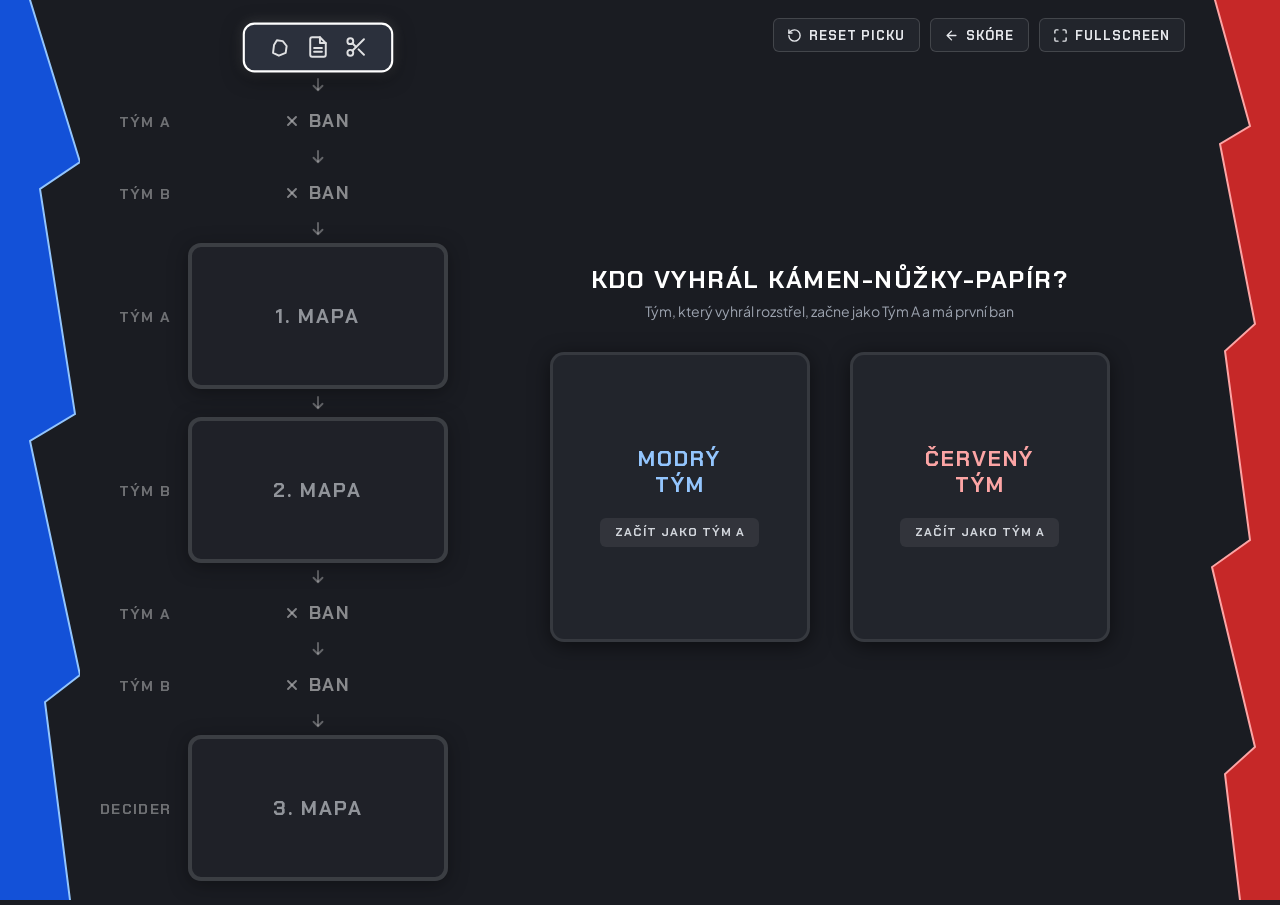
==== cs.html @ af652565 "Implementace pickovacich obrazovek (CS2, LoL, Warcraft III) a turnajoveho skore" ====
<!DOCTYPE html>
<html lang="cs">

<head>
  <meta charset="UTF-8">
  <meta name="viewport" content="width=device-width, initial-scale=1.0">
  <title>Lanka 2027 — CS2 Pickování map</title>
  <link rel="preconnect" href="https://fonts.googleapis.com">
  <link rel="preconnect" href="https://fonts.gstatic.com" crossorigin>
  <link
    href="https://fonts.googleapis.com/css2?family=Chakra+Petch:ital,wght@0,600;0,700;0,800;1,700;1,800&family=Orbitron:wght@700;800;900&family=Plus+Jakarta+Sans:wght@400;500;600;700;800&display=swap"
    rel="stylesheet">
  <link rel="stylesheet" href="cs.css">
</head>

<body>

  <!-- ── BAREVNÝ PRUH VLEVO (Modrá) ────────────────────────────────────── -->
  <div class="side-panel side-panel-left" aria-hidden="true">
    <div class="side-surface side-surface-blue"></div>
    <svg class="side-edge side-edge-left" viewBox="0 0 50 1000" preserveAspectRatio="none">
      <path class="side-stroke side-stroke-blue" d="M0,0 L50,180 L10,210 L45,460 L0,490 L50,750 L15,780 L40,1000" />
    </svg>
  </div>

  <!-- ── BAREVNÝ PRUH VPRAVO (Červená) ─────────────────────────────────── -->
  <div class="side-panel side-panel-right" aria-hidden="true">
    <div class="side-surface side-surface-red"></div>
    <svg class="side-edge side-edge-right" viewBox="0 0 55 1000" preserveAspectRatio="none">
      <path class="side-stroke side-stroke-red" d="M15,0 L50,140 L20,160 L55,360 L25,390 L50,600 L12,630 L55,830 L25,860 L40,1000" />
    </svg>
  </div>

  <main class="container" id="mainContainer">

    <!-- Horní lišta: Indikátor týmu na řadě (uprostřed/vlevo) + HUD tlačítka (vpravo) -->
    <header class="top-header">
      <div class="top-turn-display" id="topTurnDisplay">
        <!-- Renderováno dynamicky v cs.js -->
      </div>

      <div class="top-buttons-group">
        <button id="resetPickBtn" class="hud-action-btn" title="Resetovat pickování map">
          <svg viewBox="0 0 24 24" fill="none" stroke="currentColor" stroke-width="2.2" stroke-linecap="round" stroke-linejoin="round">
            <path d="M3 12a9 9 0 1 0 9-9 9.75 9.75 0 0 0-6.74 2.74L3 8"/>
            <path d="M3 3v5h5"/>
          </svg>
          <span>RESET PICKU</span>
        </button>
        <a href="score.html" id="headerScoreBtn" class="hud-action-btn" title="Přejít na skóre">
          <svg viewBox="0 0 24 24" fill="none" stroke="currentColor" stroke-width="2.2" stroke-linecap="round" stroke-linejoin="round">
            <path d="M19 12H5M12 19l-7-7 7-7"/>
          </svg>
          <span>SKÓRE</span>
        </a>
        <button id="fullscreenBtn" class="hud-action-btn" title="Zobrazit na celou obrazovku">
          <svg viewBox="0 0 24 24" fill="none" stroke="currentColor" stroke-width="2.2" stroke-linecap="round" stroke-linejoin="round">
            <path d="M8 3H5a2 2 0 0 0-2 2v3m18 0V5a2 2 0 0 0-2-2h-3m0 18h3a2 2 0 0 0 2-2v-3M3 16v3a2 2 0 0 0 2 2h3"/>
          </svg>
          <span>FULLSCREEN</span>
        </button>
      </div>
    </header>

    <!-- Hlavní rozložení pickování: Osnova vlevo + Pracovní plocha vpravo -->
    <div class="pick-layout">
      <!-- LEVÝ SLOUPEC: ČASOVÁ OSA POSTUPU (1/4 až 1/3 šířky) -->
      <aside class="timeline-column" id="timelineCol">
        <div class="timeline-container" id="timelineContainer">
          <!-- Generováno dynamicky z konfiguračního pole kroků -->
        </div>
      </aside>

      <!-- PRAVÁ ČÁST: INTERAKTIVNÍ VÝBĚR -->
      <section class="workspace-column" id="workspaceCol">
        <!-- Dynamicky se mění podle aktuálního kroku (RPS / Mapy / Volba CT-T / Hotovo) -->
      </section>
    </div>

  </main>

  <script src="cs.js"></script>
</body>

</html>
---- cs.css ----
* {
  margin: 0;
  padding: 0;
  box-sizing: border-box;
}

body {
  font-family: 'Plus Jakarta Sans', -apple-system, BlinkMacSystemFont, sans-serif;
  min-height: 100vh;
  background-color: #1a1c22;
  color: #e5e7eb;
  overflow-x: hidden;
  -webkit-font-smoothing: antialiased;
}

/* =====================================================================
   BOČNÍ BAREVNÉ PRUHY (Blesková hrana)
   ===================================================================== */
.side-panel {
  position: fixed;
  top: 0;
  height: 100vh;
  width: 80px;
  z-index: 10;
  overflow: hidden;
  pointer-events: none;
  transition: opacity 0.35s ease, filter 0.35s ease;
}

.side-panel-left {
  left: 0;
}

.side-panel-right {
  right: 0;
}

body.turn-active-blue .side-panel-left {
  opacity: 1;
  filter: brightness(1.25);
}

body.turn-active-blue .side-panel-right {
  opacity: 0.18;
  filter: grayscale(0.7);
}

body.turn-active-red .side-panel-right {
  opacity: 1;
  filter: brightness(1.25);
}

body.turn-active-red .side-panel-left {
  opacity: 0.18;
  filter: grayscale(0.7);
}

.side-surface {
  position: absolute;
  inset: 0;
  pointer-events: none;
}

.side-surface-blue {
  background-color: #1351d8;
  clip-path: polygon(0% 0%,
      calc(100% - 50px) 0%,
      100% 18%,
      calc(100% - 40px) 21%,
      calc(100% - 5px) 46%,
      calc(100% - 50px) 49%,
      100% 75%,
      calc(100% - 35px) 78%,
      calc(100% - 10px) 100%,
      0% 100%);
  filter: drop-shadow(6px 0 18px rgba(0, 0, 0, 0.8)) drop-shadow(4px 0 14px rgba(19, 81, 216, 0.6));
}

.side-surface-red {
  background-color: #c62828;
  clip-path: polygon(15px 0%,
      50px 14%,
      20px 16%,
      55px 36%,
      25px 39%,
      50px 60%,
      12px 63%,
      55px 83%,
      25px 86%,
      40px 100%,
      100% 100%,
      100% 0%);
  filter: drop-shadow(-6px 0 18px rgba(0, 0, 0, 0.8)) drop-shadow(-4px 0 14px rgba(198, 40, 40, 0.6));
}

.side-edge {
  position: absolute;
  top: 0;
  height: 100%;
  display: block;
  overflow: visible;
  pointer-events: none;
}

.side-edge-left {
  right: 0;
  width: 50px;
}

.side-edge-right {
  left: 0;
  width: 55px;
}

.side-stroke {
  stroke-width: 2;
  stroke-linecap: square;
  stroke-linejoin: miter;
  fill: none;
}

.side-stroke-blue {
  stroke: #93c5fd;
}

.side-stroke-red {
  stroke: #fca5a5;
}

/* =====================================================================
   HLAVNÍ KONTEJNER
   ===================================================================== */
.container {
  min-height: 100vh;
  display: flex;
  flex-direction: column;
  position: relative;
  padding: 0 95px;
}

/* =====================================================================
   HORNÍ LIŠTA: TÝM NA ŘADĚ (UPROSTŘED NAHOŘE) + HUD TLAČÍTKA (VPRAVO)
   ===================================================================== */
.top-header {
  position: fixed;
  top: 1.15rem;
  left: 95px;
  right: 95px;
  z-index: 200;
  pointer-events: none;
}

.top-turn-display {
  position: fixed;
  top: 1.15rem;
  left: 50%;
  transform: translateX(-50%);
  z-index: 300;
  display: inline-flex;
  align-items: center;
  justify-content: center;
  padding: 0.75rem 3rem;
  border-radius: 10px;
  font-family: 'Chakra Petch', sans-serif;
  font-size: 1.45rem;
  font-weight: 900;
  letter-spacing: 2.5px;
  text-transform: uppercase;
  color: #ffffff;
  user-select: none;
  pointer-events: auto;
  box-shadow: 0 4px 20px rgba(0, 0, 0, 0.6);
  border: 1.5px solid rgba(255, 255, 255, 0.25);
  transition: background-color 0.25s ease;
}

.top-turn-display.turn-card-blue {
  background-color: #1351d8;
}

.top-turn-display.turn-card-red {
  background-color: #c62828;
}

.top-turn-display.is-hidden {
  display: none !important;
}

.top-buttons-group {
  position: absolute;
  top: 0;
  right: 0;
  display: flex;
  align-items: center;
  gap: 0.6rem;
  pointer-events: auto;
}

.hud-action-btn {
  display: inline-flex;
  align-items: center;
  gap: 0.45rem;
  padding: 0.45rem 0.85rem;
  border-radius: 6px;
  background-color: #22252c;
  border: 1px solid rgba(255, 255, 255, 0.15);
  color: #e5e7eb;
  font-family: 'Chakra Petch', sans-serif;
  font-size: 0.8rem;
  font-weight: 700;
  letter-spacing: 1px;
  text-decoration: none;
  cursor: pointer;
  transition: all 0.2s ease;
  user-select: none;
}

.hud-action-btn svg {
  width: 15px;
  height: 15px;
}

.hud-action-btn:hover {
  background-color: #323744;
  color: #ffffff;
  border-color: rgba(255, 255, 255, 0.35);
  transform: translateY(-1px);
}

/* =====================================================================
   HLAVNÍ ROZLOŽENÍ: OSNOVA VLEVO + PLOCHA VPRAVO
   ===================================================================== */
.pick-layout {
  display: flex;
  align-items: stretch;
  gap: 3.5rem;
  width: 100%;
  max-width: 1750px;
  margin: 0 auto;
  padding: 1.5rem 1rem 1.5rem 0;
  min-height: 100vh;
  box-sizing: border-box;
}

/* =====================================================================
   LEVÁ ČASOVÁ OSA (OSNOVA PICKOVÁNÍ) — ZVĚTŠENÁ NA PLNOU VÝŠKU
   ===================================================================== */
.timeline-column {
  width: 360px;
  flex-shrink: 0;
  display: flex;
  flex-direction: column;
  align-items: stretch;
  justify-content: center;
  margin: auto 0;
}

.timeline-container {
  display: flex;
  flex-direction: column;
  align-items: stretch;
  width: 100%;
}

/* Po zvolení týmů nápisy Tým A / Tým B zmizí a osa se plně vycentruje */
.timeline-container.teams-chosen .timeline-row-team,
.timeline-container.teams-chosen .timeline-row-team-spacer {
  display: none;
}

/* Řádek osnovy: Vlevo tým (těsně u osy), vpravo akce */
.timeline-row {
  display: flex;
  align-items: center;
  width: 100%;
  min-height: 44px;
  transition: opacity 0.25s ease, transform 0.25s ease;
}

/* Aktivní řádek je plně zvýrazněn */
.timeline-row.is-active {
  opacity: 1;
}

/* Již proběhlé řádky jsou mírně ztlumeny */
.timeline-row.is-completed {
  opacity: 0.8;
}

/* Budoucí řádky, které teprve přijdou na řadu, jsou decentně ztlumeny, ale jasně čitelné */
.timeline-row:not(.is-active):not(.is-completed) {
  opacity: 0.65;
}

.timeline-row-team {
  width: 85px;
  flex-shrink: 0;
  text-align: right;
  padding-right: 0.55rem;
}

/* Popisek týmu: TÝM A, TÝM B v týmové barvě nebo neutrální */
.team-mini-label {
  font-family: 'Chakra Petch', sans-serif;
  font-size: 0.92rem;
  letter-spacing: 1.3px;
  text-transform: uppercase;
  font-weight: 700;
  transition: color 0.25s ease, opacity 0.25s ease;
}

.team-mini-label.team-neutral {
  color: rgba(255, 255, 255, 0.65);
}

.team-mini-label.team-blue {
  color: #60a5fa;
}

.team-mini-label.team-red {
  color: #f87171;
}

.timeline-row.is-active .team-mini-label {
  font-weight: 900;
  opacity: 1;
}

.timeline-row:not(.is-active) .team-mini-label {
  opacity: 0.88;
}

.timeline-row-action {
  flex: 1;
  display: flex;
  align-items: center;
  justify-content: center;
}

/* Spojovací šipka směrem dolů vycentrovaná vůči akci */
.timeline-arrow-row {
  display: flex;
  align-items: center;
  width: 100%;
  height: 28px;
  color: rgba(255, 255, 255, 0.32);
  transition: color 0.25s ease, transform 0.25s ease;
}

.timeline-arrow-row.is-passed {
  color: rgba(255, 255, 255, 0.55);
}

.timeline-arrow-row.is-next-active {
  color: #ffffff;
  transform: scale(1.15);
}

.timeline-row-team-spacer {
  width: 85px;
  flex-shrink: 0;
}

.timeline-arrow-icon {
  flex: 1;
  display: flex;
  align-items: center;
  justify-content: center;
}

.timeline-arrow-icon svg {
  width: 18px;
  height: 18px;
  display: block;
}

/* 1. KROK: Kámen Nůžky Papír (ikony: kámen, papír i nůžky vedle sebe, bez textu) */
.timeline-rps-node {
  display: flex;
  align-items: center;
  justify-content: center;
  padding: 0.65rem 1.35rem;
  border-radius: 11px;
  background-color: #22252c;
  border: 2px solid rgba(255, 255, 255, 0.15);
  color: #ffffff;
  transition: border-color 0.25s ease, background-color 0.25s ease, transform 0.25s ease;
}

.rps-icons-row {
  display: flex;
  align-items: center;
  gap: 0.9rem;
}

.rps-svg {
  width: 22px;
  height: 22px;
  display: block;
  opacity: 0.85;
}

.timeline-rps-node.is-active {
  border-color: #ffffff;
  background-color: #2b303c;
  transform: scale(1.06);
  box-shadow: 0 4px 18px rgba(0, 0, 0, 0.5), 0 0 12px rgba(255, 255, 255, 0.18);
}

.timeline-rps-node.is-completed {
  border-color: rgba(255, 255, 255, 0.2);
}

/* 2. BANY: ČISTÝ VYCENTROVANÝ TEXT V AKCI S BAREVNÝM KŘÍŽKEM A BAREVNÝM TEXTEM */
.ban-action-centered {
  font-family: 'Chakra Petch', sans-serif;
  font-size: 1.15rem;
  letter-spacing: 1.8px;
  transition: all 0.25s ease;
  text-align: center;
  display: flex;
  align-items: center;
  justify-content: center;
  gap: 0.55rem;
  user-select: none;
}

.ban-cross-icon {
  width: 16px;
  height: 16px;
  display: block;
  flex-shrink: 0;
}

/* Modrý BAN s křížkem */
.ban-action-centered.ban-blue .ban-cross-icon {
  stroke: #60a5fa;
}

.ban-action-centered.ban-blue .ban-keyword {
  color: #60a5fa;
}

/* Červený BAN s křížkem */
.ban-action-centered.ban-red .ban-cross-icon {
  stroke: #f87171;
}

.ban-action-centered.ban-red .ban-keyword {
  color: #f87171;
}

/* Neutrální BAN (před rozstřelem) */
.ban-action-centered.ban-neutral .ban-cross-icon {
  stroke: rgba(255, 255, 255, 0.7);
}

.ban-action-centered.ban-neutral .ban-keyword {
  color: rgba(255, 255, 255, 0.75);
}

.ban-keyword {
  font-weight: 800;
}

/* Aktivní BAN má výraznou týmovou kapsli */
.ban-action-centered.is-active-action {
  padding: 0.45rem 1.75rem;
  border-radius: 999px;
  transform: scale(1.08);
}

.ban-action-centered.is-active-action.ban-blue {
  background: rgba(30, 64, 175, 0.3);
  border: 2px solid #60a5fa;
  box-shadow: 0 0 14px rgba(96, 165, 250, 0.22);
}

.ban-action-centered.is-active-action.ban-red {
  background: rgba(185, 28, 28, 0.3);
  border: 2px solid #f87171;
  box-shadow: 0 0 14px rgba(248, 113, 113, 0.22);
}

.ban-action-centered.is-active-action.ban-neutral {
  background: rgba(255, 255, 255, 0.12);
  border: 2px solid #ffffff;
}

.timeline-row.is-active .ban-keyword {
  font-weight: 900;
}

/* 3. PICKY (1., 2. a 3. MAPA): RÁMEČEK PRO MAPU (ZVĚTŠENÝ ŠIROKOÚHLÝ OBDÉLNÍK 16:9) */
.timeline-map-frame {
  width: 260px;
  height: 146px;
  background-color: #22252c;
  border: 4px solid rgba(255, 255, 255, 0.2);
  border-radius: 13px;
  overflow: hidden;
  position: relative;
  display: flex;
  flex-direction: column;
  align-items: center;
  justify-content: center;
  text-align: center;
  box-shadow: 0 4px 18px rgba(0, 0, 0, 0.5);
  transition: all 0.25s ease;
  user-select: none;
}

.timeline-map-frame.frame-blue {
  border-color: rgba(96, 165, 250, 0.35);
}

.timeline-map-frame.frame-red {
  border-color: rgba(248, 113, 113, 0.35);
}

/* Aktivní rámeček: jasný týmový okraj, lehký zoom a týmové pozadí */
.timeline-map-frame.is-active {
  transform: scale(1.03);
}

.timeline-map-frame.is-active.frame-blue {
  border-color: #60a5fa;
  background-color: #171d2b;
  box-shadow: 0 6px 24px rgba(0, 0, 0, 0.6), 0 0 16px rgba(96, 165, 250, 0.22);
}

.timeline-map-frame.is-active.frame-red {
  border-color: #f87171;
  background-color: #2b1a1d;
  box-shadow: 0 6px 24px rgba(0, 0, 0, 0.6), 0 0 16px rgba(248, 113, 113, 0.22);
}

.timeline-map-frame.is-active:not(.frame-blue):not(.frame-red) {
  border-color: #ffffff;
  background-color: #262a34;
  box-shadow: 0 6px 24px rgba(0, 0, 0, 0.6), 0 0 16px rgba(255, 255, 255, 0.18);
}

.timeline-map-frame.has-map {
  border-color: rgba(255, 255, 255, 0.25);
}

.timeline-map-frame.has-map.frame-blue {
  border-color: rgba(96, 165, 250, 0.5);
}

.timeline-map-frame.has-map.frame-red {
  border-color: rgba(248, 113, 113, 0.5);
}

/* Stav před vybráním mapy (čistý text čísla mapy + aktivní status) */
.frame-prepick-content {
  display: flex;
  flex-direction: column;
  align-items: center;
  justify-content: center;
  gap: 0.45rem;
  width: 100%;
  height: 100%;
}

.frame-order-title {
  font-family: 'Chakra Petch', sans-serif;
  font-size: 1.25rem;
  font-weight: 800;
  letter-spacing: 2px;
  text-transform: uppercase;
  color: #d1d5db;
}

.timeline-map-frame.is-active .frame-order-title {
  color: #ffffff;
  font-weight: 900;
}

.frame-active-status {
  font-family: 'Chakra Petch', sans-serif;
  font-size: 0.75rem;
  font-weight: 900;
  letter-spacing: 1.5px;
  text-transform: uppercase;
  padding: 0.22rem 0.8rem;
  border-radius: 4px;
  background: rgba(255, 255, 255, 0.15);
  color: #ffffff;
  border: 1px solid rgba(255, 255, 255, 0.25);
}

.timeline-map-frame.is-active.frame-blue .frame-active-status {
  background: rgba(96, 165, 250, 0.22);
  color: #93c5fd;
  border-color: rgba(147, 197, 253, 0.4);
}

.timeline-map-frame.is-active.frame-red .frame-active-status {
  background: rgba(248, 113, 113, 0.22);
  color: #fca5a5;
  border-color: rgba(252, 165, 165, 0.4);
}

.frame-ct-selecting {
  color: #facc15 !important;
  letter-spacing: 1.3px;
  animation: pulse-selecting 1.8s infinite ease-in-out;
}

@keyframes pulse-selecting {

  0%,
  100% {
    opacity: 1;
  }

  50% {
    opacity: 0.4;
  }
}

/* Stav po vybrání mapy (Vložený obrázek mapy bez názvu + CT text bíle vlevo dole) */
.frame-map-img {
  position: absolute;
  inset: 0;
  width: 100%;
  height: 100%;
  object-fit: cover;
  display: block;
}

.frame-bottom-gradient {
  position: absolute;
  inset: 0;
  background: linear-gradient(to top, rgba(0, 0, 0, 0.82) 0%, rgba(0, 0, 0, 0.25) 55%, rgba(0, 0, 0, 0) 100%);
  pointer-events: none;
}

.frame-ct-tag {
  position: absolute;
  bottom: 11px;
  left: 13px;
  max-width: calc(100% - 26px);
  z-index: 3;
  font-family: 'Chakra Petch', sans-serif;
  font-size: 0.92rem;
  font-weight: 800;
  letter-spacing: 1.1px;
  text-transform: uppercase;
  text-align: left;
  color: #ffffff;
  text-shadow: 0 1px 4px rgba(0, 0, 0, 0.95), 0 2px 8px rgba(0, 0, 0, 0.85);
  white-space: nowrap;
  overflow: hidden;
  text-overflow: ellipsis;
}

/* Týmové barvy textu */
.team-name-label {
  font-weight: 800;
  text-transform: uppercase;
}

.team-name-label.team-blue {
  color: #93c5fd;
}

.team-name-label.team-red {
  color: #fca5a5;
}

.team-name-label.team-neutral {
  color: #d1d5db;
}

/* =====================================================================
   PRAVÁ PRACOVNÍ PLOCHA — AUTOMATICKY VERTIKÁLNĚ VYCENTROVANÁ
   ===================================================================== */
.workspace-column {
  flex: 1;
  min-width: 0;
  display: flex;
  flex-direction: column;
  align-items: center;
  justify-content: center;
  margin: auto 0;
}

.workspace-header {
  text-align: center;
  margin: 0 0 2rem 0;
}

.workspace-phase-badge {
  font-family: 'Chakra Petch', sans-serif;
  font-size: 0.72rem;
  font-weight: 800;
  letter-spacing: 1.5px;
  text-transform: uppercase;
  padding: 0.25rem 0.8rem;
  border-radius: 20px;
  background: rgba(255, 255, 255, 0.08);
  display: inline-block;
  margin-bottom: 0.6rem;
  color: #9ca3af;
}

.workspace-phase-badge.badge-blue {
  background: rgba(19, 81, 216, 0.25);
  color: #93c5fd;
  border: 1px solid rgba(147, 197, 253, 0.3);
}

.workspace-phase-badge.badge-red {
  background: rgba(198, 40, 40, 0.25);
  color: #fca5a5;
  border: 1px solid rgba(252, 165, 165, 0.3);
}

.workspace-title {
  font-family: 'Chakra Petch', 'Orbitron', sans-serif;
  font-size: 1.55rem;
  font-weight: 800;
  letter-spacing: 1.5px;
  text-transform: uppercase;
  color: #ffffff;
  margin-bottom: 0.35rem;
}

.workspace-subtitle {
  font-size: 0.88rem;
  color: #9ca3af;
}

/* =====================================================================
   KROK 1: VÝBĚR KÁMEN NŮŽKY PAPÍR (2 KARTY VE STYLU VÍTĚZE V SCORE)
   ČISTÝ VZHLED BEZ ZÁŘIVÝCH HALO EFEKTŮ
   ===================================================================== */
.rps-cards-wrapper {
  display: flex;
  align-items: center;
  justify-content: center;
  gap: 2.5rem;
  width: 100%;
  margin-top: 0;
}

.rps-team-card {
  display: flex;
  flex-direction: column;
  align-items: center;
  justify-content: center;
  width: 260px;
  min-height: 290px;
  background-color: #22252c;
  border: 3.5px solid rgba(255, 255, 255, 0.09);
  border-radius: 14px;
  box-shadow: 0 4px 20px rgba(0, 0, 0, 0.5);
  cursor: pointer;
  transition: transform 0.25s ease, border-color 0.25s ease;
  padding: 2.2rem 1.4rem;
  text-align: center;
  user-select: none;
  gap: 1.2rem;
}

.rps-team-card:hover {
  transform: translateY(-5px);
}

.rps-card-tag {
  font-family: 'Chakra Petch', sans-serif;
  font-size: 0.72rem;
  font-weight: 800;
  letter-spacing: 1.5px;
  text-transform: uppercase;
  color: #9ca3af;
}

.rps-card-title {
  font-family: 'Chakra Petch', 'Orbitron', sans-serif;
  font-size: 1.35rem;
  font-weight: 900;
  letter-spacing: 2px;
  text-transform: uppercase;
  line-height: 1.2;
}

.rps-card-btn-hint {
  font-family: 'Chakra Petch', sans-serif;
  font-size: 0.75rem;
  font-weight: 700;
  letter-spacing: 1px;
  padding: 0.4rem 0.9rem;
  border-radius: 6px;
  background: rgba(255, 255, 255, 0.07);
  color: #d1d5db;
  transition: background 0.2s ease, color 0.2s ease;
}

/* Modrá karta (bez barevné záře) */
.rps-card-blue .rps-card-title {
  color: #93c5fd;
}

.rps-card-blue:hover {
  border-color: #1351d8;
}

.rps-card-blue:hover .rps-card-btn-hint {
  background: #1351d8;
  color: #ffffff;
}

/* Červená karta (bez barevné záře) */
.rps-card-red .rps-card-title {
  color: #fca5a5;
}

.rps-card-red:hover {
  border-color: #c62828;
}

.rps-card-red:hover .rps-card-btn-hint {
  background: #c62828;
  color: #ffffff;
}

/* =====================================================================
   MŘÍŽKA MAP (OHRANIČENÍ JAKO SLOUPCE V DRAFT/SCORE)
   ===================================================================== */
.maps-grid-wrapper {
  position: relative;
  width: 100%;
  max-width: 1240px;
  margin: 0;
}

.maps-grid {
  display: grid;
  grid-template-columns: repeat(4, 1fr);
  gap: 1.6rem;
  width: 100%;
}

.map-card {
  display: flex;
  flex-direction: column;
  background-color: #22252c;
  border: 3.5px solid rgba(255, 255, 255, 0.09);
  border-radius: 14px;
  overflow: hidden;
  box-shadow: 0 4px 20px rgba(0, 0, 0, 0.5);
  cursor: pointer;
  transition: transform 0.22s ease, border-color 0.22s ease, box-shadow 0.22s ease, filter 0.25s ease;
  position: relative;
  user-select: none;
}

.map-card:hover:not(.is-banned):not(.is-picked) {
  transform: translateY(-4px);
  border-color: rgba(255, 255, 255, 0.4);
  box-shadow: 0 8px 26px rgba(0, 0, 0, 0.7);
}

.active-picker-blue .map-card:hover:not(.is-banned):not(.is-picked) {
  border-color: #1351d8;
}

.active-picker-red .map-card:hover:not(.is-banned):not(.is-picked) {
  border-color: #c62828;
}

.map-card-image-box {
  width: 100%;
  height: 165px;
  background-color: #1a1c22;
  overflow: hidden;
  position: relative;
}

.map-card-img {
  width: 100%;
  height: 100%;
  object-fit: cover;
  opacity: 0.82;
  transition: transform 0.3s ease, opacity 0.3s ease;
  display: block;
}

.map-card:hover .map-card-img {
  transform: scale(1.05);
  opacity: 0.95;
}

.map-card-footer {
  padding: 0.8rem 1.05rem;
  background-color: #22252c;
  border-top: 1px solid rgba(255, 255, 255, 0.07);
  display: flex;
  align-items: center;
  justify-content: space-between;
}

.map-card-title {
  font-family: 'Chakra Petch', sans-serif;
  font-size: 0.98rem;
  font-weight: 800;
  letter-spacing: 1.2px;
  text-transform: uppercase;
  color: #ffffff;
}

.map-card-status-badge {
  font-family: 'Chakra Petch', sans-serif;
  font-size: 0.74rem;
  font-weight: 800;
  letter-spacing: 0.8px;
  text-transform: uppercase;
  color: #9ca3af;
}

/* BANNED STAV */
.map-card.is-banned {
  opacity: 0.32;
  filter: grayscale(0.9);
  cursor: not-allowed;
  border-color: rgba(239, 68, 68, 0.25);
}

.map-card.is-banned .map-card-img {
  transform: none !important;
}

.map-card-banned-overlay {
  position: absolute;
  inset: 0;
  display: flex;
  flex-direction: column;
  align-items: center;
  justify-content: center;
  background: rgba(0, 0, 0, 0.65);
  color: #ef4444;
  z-index: 5;
  gap: 0.3rem;
}

.map-card-banned-overlay svg {
  width: 38px;
  height: 38px;
  stroke: #ef4444;
}

.map-card-banned-overlay span {
  font-family: 'Chakra Petch', sans-serif;
  font-size: 0.75rem;
  font-weight: 800;
  letter-spacing: 1.5px;
  color: #fca5a5;
  text-transform: uppercase;
}

/* BAN HOVER KŘÍŽEK & PICK HOVER FAJVA */
.map-card-hover-cross,
.map-card-hover-check {
  position: absolute;
  inset: 0;
  display: flex;
  align-items: center;
  justify-content: center;
  background: rgba(0, 0, 0, 0.65);
  opacity: 0;
  pointer-events: none;
  transition: opacity 0.15s ease;
  z-index: 8;
}

.map-card-hover-cross svg {
  width: 60px;
  height: 60px;
}

.map-card-hover-check svg {
  width: 64px;
  height: 64px;
}

/* Hover pro BAN fázi podle aktivního týmu */
.active-picker-blue.is-ban-phase .map-card:hover:not(.is-banned):not(.is-picked) {
  border-color: #1351d8 !important;
}

.active-picker-blue.is-ban-phase .map-card:hover:not(.is-banned):not(.is-picked) .map-card-hover-cross {
  opacity: 1;
}

.active-picker-blue.is-ban-phase .map-card-hover-cross svg {
  stroke: #60a5fa;
}

.active-picker-red.is-ban-phase .map-card:hover:not(.is-banned):not(.is-picked) {
  border-color: #c62828 !important;
}

.active-picker-red.is-ban-phase .map-card:hover:not(.is-banned):not(.is-picked) .map-card-hover-cross {
  opacity: 1;
}

.active-picker-red.is-ban-phase .map-card-hover-cross svg {
  stroke: #f87171;
}

/* Hover pro PICK fázi podle aktivního týmu (s fajvkou) */
.active-picker-blue.is-pick-phase .map-card:hover:not(.is-banned):not(.is-picked) {
  border-color: #1351d8 !important;
}

.active-picker-blue.is-pick-phase .map-card:hover:not(.is-banned):not(.is-picked) .map-card-hover-check {
  opacity: 1;
}

.active-picker-blue.is-pick-phase .map-card-hover-check svg {
  stroke: #60a5fa;
}

.active-picker-red.is-pick-phase .map-card:hover:not(.is-banned):not(.is-picked) {
  border-color: #c62828 !important;
}

.active-picker-red.is-pick-phase .map-card:hover:not(.is-banned):not(.is-picked) .map-card-hover-check {
  opacity: 1;
}

.active-picker-red.is-pick-phase .map-card-hover-check svg {
  stroke: #f87171;
}

/* PICKED STAV (NEUTRÁLNÍ ZELENÁ FAJVA) */
.map-card.is-picked {
  opacity: 0.95;
  border-color: rgba(34, 197, 94, 0.45);
  cursor: default;
}

.map-card-picked-overlay {
  position: absolute;
  inset: 0;
  display: flex;
  flex-direction: column;
  align-items: center;
  justify-content: center;
  background: rgba(0, 0, 0, 0.62);
  z-index: 6;
  gap: 0.45rem;
  pointer-events: none;
}

.picked-check-circle {
  width: 48px;
  height: 48px;
  border-radius: 50%;
  background: rgba(34, 197, 94, 0.18);
  border: 2px solid #22c55e;
  display: flex;
  align-items: center;
  justify-content: center;
}

.picked-check-circle svg {
  width: 26px;
  height: 26px;
  stroke: #22c55e;
}

.picked-order-title {
  font-family: 'Chakra Petch', sans-serif;
  font-size: 0.85rem;
  font-weight: 800;
  letter-spacing: 1.5px;
  color: #86efac;
  text-transform: uppercase;
}

.map-card-status-badge.status-picked {
  color: #22c55e;
  font-weight: 800;
}

/* =====================================================================
   KROK: VOLBA ZAČÍNAJÍCÍ STRANY (CT vs T)
   ===================================================================== */
.side-selection-wrapper {
  display: flex;
  flex-direction: column;
  align-items: center;
  width: 100%;
  max-width: 680px;
  margin: 0;
}

/* Karta vybrané mapy nad volbou stran */
.side-map-card {
  width: 290px;
  background-color: #22252c;
  border: 3.5px solid rgba(34, 197, 94, 0.45);
  border-radius: 14px;
  overflow: hidden;
  box-shadow: 0 6px 24px rgba(0, 0, 0, 0.55);
  margin-bottom: 2rem;
  user-select: none;
  animation: viewFadeIn 0.3s cubic-bezier(0.16, 1, 0.3, 1) both;
}

.side-map-image-box {
  width: 100%;
  height: 165px;
  background-color: #1a1c22;
  overflow: hidden;
  position: relative;
}

.side-map-img {
  width: 100%;
  height: 100%;
  object-fit: cover;
  display: block;
}

.side-map-order-badge {
  position: absolute;
  top: 10px;
  left: 10px;
  font-family: 'Chakra Petch', sans-serif;
  font-size: 0.76rem;
  font-weight: 800;
  letter-spacing: 1.2px;
  text-transform: uppercase;
  padding: 0.25rem 0.65rem;
  border-radius: 5px;
  background: rgba(0, 0, 0, 0.75);
  color: #86efac;
  border: 1px solid rgba(134, 239, 172, 0.35);
  backdrop-filter: blur(4px);
}

.side-map-footer {
  padding: 0.8rem 1.1rem;
  background-color: #22252c;
  border-top: 1px solid rgba(255, 255, 255, 0.07);
  display: flex;
  align-items: center;
  justify-content: space-between;
}

.side-map-title {
  font-family: 'Chakra Petch', sans-serif;
  font-size: 1.02rem;
  font-weight: 800;
  letter-spacing: 1.2px;
  text-transform: uppercase;
  color: #ffffff;
}

.side-map-status-badge {
  font-family: 'Chakra Petch', sans-serif;
  font-size: 0.76rem;
  font-weight: 800;
  letter-spacing: 0.8px;
  text-transform: uppercase;
  color: #22c55e;
}

.side-cards-container {
  display: flex;
  gap: 2.5rem;
  width: 100%;
  justify-content: center;
}

.side-choice-card {
  flex: 1;
  max-width: 270px;
  min-height: 250px;
  background-color: #22252c;
  border: 3.5px solid rgba(255, 255, 255, 0.09);
  border-radius: 14px;
  box-shadow: 0 4px 20px rgba(0, 0, 0, 0.5);
  cursor: pointer;
  transition: transform 0.25s ease, border-color 0.25s ease;
  display: flex;
  flex-direction: column;
  align-items: center;
  justify-content: center;
  gap: 1rem;
  padding: 2rem 1.2rem;
  user-select: none;
}

.side-choice-card:hover {
  transform: translateY(-5px);
}

.side-choice-card.card-ct:hover {
  border-color: #94a3b8;
}

.side-choice-card.card-t:hover {
  border-color: #d97706;
}

.side-badge-logo {
  font-family: 'Chakra Petch', 'Orbitron', sans-serif;
  font-size: 2.8rem;
  font-weight: 900;
  letter-spacing: 3px;
  line-height: 1;
}

.card-ct .side-badge-logo {
  color: #e2e8f0;
}

.card-t .side-badge-logo {
  color: #fcd34d;
}

.side-name-title {
  font-family: 'Chakra Petch', sans-serif;
  font-size: 1.05rem;
  font-weight: 800;
  letter-spacing: 1.5px;
  text-transform: uppercase;
  color: #ffffff;
}

.side-sub-desc {
  font-size: 0.75rem;
  color: #9ca3af;
  text-transform: uppercase;
  letter-spacing: 1px;
}

/* Decider: Karty stran se neklikají ručně */
.side-choice-card.is-decider-side {
  cursor: default;
}

.side-choice-card.is-decider-side:hover {
  transform: none;
  border-color: rgba(255, 255, 255, 0.09);
}

.side-choice-card.is-decider-side.card-ct:hover {
  border-color: rgba(255, 255, 255, 0.09);
}

.side-choice-card.is-decider-side.card-t:hover {
  border-color: rgba(255, 255, 255, 0.09);
}

.side-choice-card.is-flicker-active {
  border-color: #ffffff !important;
  background-color: #2c2f38 !important;
  transform: scale(1.04) !important;
  box-shadow: 0 6px 26px rgba(0, 0, 0, 0.7), 0 0 24px rgba(255, 255, 255, 0.45) !important;
  filter: brightness(1.2);
}

/* Decider: Vzhled přesně podle hoveru dlaždice kamene/nůžek (.rps-card-blue:hover / .rps-card-red:hover) */
.side-choice-card.is-assigned-blue,
.side-choice-card.is-assigned-blue:hover {
  background-color: #22252c !important;
  border-color: #1351d8 !important;
  transform: translateY(-5px) !important;
  box-shadow: 0 4px 20px rgba(0, 0, 0, 0.5) !important;
}

.side-choice-card.is-assigned-blue .side-badge-logo {
  color: #93c5fd !important;
}

.side-choice-card.is-assigned-blue .side-name-title {
  color: #ffffff !important;
}

.side-choice-card.is-assigned-blue .side-sub-desc {
  color: #9ca3af !important;
}

.side-choice-card.is-assigned-red,
.side-choice-card.is-assigned-red:hover {
  background-color: #22252c !important;
  border-color: #c62828 !important;
  transform: translateY(-5px) !important;
  box-shadow: 0 4px 20px rgba(0, 0, 0, 0.5) !important;
}

.side-choice-card.is-assigned-red .side-badge-logo {
  color: #fca5a5 !important;
}

.side-choice-card.is-assigned-red .side-name-title {
  color: #ffffff !important;
}

.side-choice-card.is-assigned-red .side-sub-desc {
  color: #9ca3af !important;
}

.side-slot-placeholder {
  min-height: 38px;
  display: flex;
  align-items: center;
  justify-content: center;
  width: 100%;
  margin-top: 0.4rem;
}

.side-assigned-pill {
  font-family: 'Chakra Petch', sans-serif;
  font-size: 0.75rem;
  font-weight: 700;
  letter-spacing: 1px;
  padding: 0.4rem 0.9rem;
  border-radius: 6px;
  text-transform: uppercase;
  text-align: center;
  animation: viewFadeIn 0.3s ease both;
}

.side-assigned-pill.pill-blue {
  background: #1351d8;
  color: #ffffff;
}

.side-assigned-pill.pill-red {
  background: #c62828;
  color: #ffffff;
}

.side-draw-btn {
  display: inline-flex;
  align-items: center;
  gap: 0.75rem;
  padding: 0.9rem 2.6rem;
  border-radius: 8px;
  background: #2a2e39;
  border: 1.5px solid rgba(250, 204, 21, 0.5);
  color: #ffffff;
  font-family: 'Chakra Petch', sans-serif;
  font-size: 1.05rem;
  font-weight: 800;
  letter-spacing: 1.5px;
  text-transform: uppercase;
  cursor: pointer;
  margin-top: 2rem;
  transition: transform 0.2s ease, background 0.2s ease, border-color 0.2s ease, box-shadow 0.2s ease;
  box-shadow: 0 4px 18px rgba(0, 0, 0, 0.5), 0 0 14px rgba(250, 204, 21, 0.15);
}

.side-draw-btn svg {
  width: 20px;
  height: 20px;
  stroke: #facc15;
}

.side-draw-btn:hover:not(:disabled) {
  background: #383e4d;
  border-color: #facc15;
  transform: translateY(-2px);
  box-shadow: 0 6px 22px rgba(0, 0, 0, 0.6), 0 0 20px rgba(250, 204, 21, 0.3);
}

.side-draw-btn:disabled {
  opacity: 0.75;
  cursor: wait;
}

.side-proceed-btn {
  display: inline-flex;
  align-items: center;
  gap: 0.8rem;
  padding: 0.95rem 2.8rem;
  border-radius: 8px;
  background: #232731;
  border: 1.5px solid rgba(255, 255, 255, 0.45);
  color: #ffffff;
  font-family: 'Chakra Petch', sans-serif;
  font-size: 1.05rem;
  font-weight: 800;
  letter-spacing: 1.6px;
  text-transform: uppercase;
  cursor: pointer;
  margin-top: 2rem;
  box-shadow: 0 4px 20px rgba(0, 0, 0, 0.5), 0 0 14px rgba(255, 255, 255, 0.12);
  animation: viewFadeIn 0.35s cubic-bezier(0.16, 1, 0.3, 1) both;
  transition: transform 0.2s ease, background 0.2s ease, border-color 0.2s ease, box-shadow 0.2s ease;
}

.side-proceed-btn svg {
  width: 20px;
  height: 20px;
  stroke: #ffffff;
  transition: transform 0.2s ease;
}

.side-proceed-btn:hover {
  background: #2e3442;
  border-color: #ffffff;
  transform: translateY(-2px);
  box-shadow: 0 6px 24px rgba(0, 0, 0, 0.6), 0 0 20px rgba(255, 255, 255, 0.25);
}

.side-proceed-btn:hover svg {
  transform: translateX(3px);
}

/* =====================================================================
   KROK: NÁHODNÝ VÝBĚR PRO 3. MAPU (DECIDER) PŘÍMO V MŘÍŽCE MAP
   ===================================================================== */
/* Žluté zvýraznění zbývajících 2 kandidátů pro losování */
.map-card.is-decider-candidate {
  border-color: #facc15;
  box-shadow: 0 4px 20px rgba(0, 0, 0, 0.6), 0 0 16px rgba(250, 204, 21, 0.25);
  cursor: pointer;
  animation: candidatePulse 2.4s infinite ease-in-out;
}

.map-card.is-decider-candidate:hover {
  transform: translateY(-4px) scale(1.02);
  border-color: #fde047;
  box-shadow: 0 8px 26px rgba(0, 0, 0, 0.7), 0 0 24px rgba(250, 204, 21, 0.45);
}

.map-card-status-badge.status-decider {
  color: #facc15;
  font-weight: 800;
  letter-spacing: 1px;
}

@keyframes candidatePulse {
  0%, 100% {
    border-color: rgba(250, 204, 21, 0.65);
    box-shadow: 0 4px 18px rgba(0, 0, 0, 0.5), 0 0 12px rgba(250, 204, 21, 0.2);
  }
  50% {
    border-color: #facc15;
    box-shadow: 0 4px 22px rgba(0, 0, 0, 0.65), 0 0 20px rgba(250, 204, 21, 0.45);
  }
}

/* Střídavé blikání při animaci losování */
.map-card.is-decider-candidate.is-flicker-active {
  border-color: #ffffff !important;
  background-color: #2c2f38;
  transform: scale(1.04);
  box-shadow: 0 6px 26px rgba(0, 0, 0, 0.7), 0 0 24px rgba(255, 255, 255, 0.5);
  filter: brightness(1.2);
}

/* Lišta a tlačítko pod mřížkou (absolutně pod mřížkou, aby se mřížka map neposunula vertikálně) */
.decider-action-bar {
  position: absolute;
  top: calc(100% + 1.5rem);
  left: 0;
  right: 0;
  display: flex;
  justify-content: center;
  align-items: center;
  width: 100%;
  z-index: 15;
  pointer-events: auto;
  animation: viewFadeIn 0.3s cubic-bezier(0.16, 1, 0.3, 1) both;
}

.decider-draw-btn {
  display: inline-flex;
  align-items: center;
  gap: 0.7rem;
  padding: 0.85rem 2.4rem;
  border-radius: 8px;
  background: #2a2e39;
  border: 1.5px solid rgba(250, 204, 21, 0.5);
  color: #ffffff;
  font-family: 'Chakra Petch', sans-serif;
  font-size: 1rem;
  font-weight: 800;
  letter-spacing: 1.5px;
  text-transform: uppercase;
  cursor: pointer;
  transition: transform 0.2s ease, background 0.2s ease, border-color 0.2s ease, box-shadow 0.2s ease;
  box-shadow: 0 4px 18px rgba(0, 0, 0, 0.5), 0 0 14px rgba(250, 204, 21, 0.15);
}

.decider-draw-btn svg {
  width: 20px;
  height: 20px;
  stroke: #facc15;
}

.decider-draw-btn:hover:not(:disabled) {
  background: #383e4d;
  border-color: #facc15;
  transform: translateY(-2px);
  box-shadow: 0 6px 22px rgba(0, 0, 0, 0.6), 0 0 20px rgba(250, 204, 21, 0.3);
}

.decider-draw-btn:disabled {
  opacity: 0.75;
  cursor: wait;
}

.decider-proceed-btn {
  display: inline-flex;
  align-items: center;
  gap: 0.8rem;
  padding: 0.95rem 2.6rem;
  border-radius: 8px;
  background: #232731;
  border: 1.5px solid rgba(255, 255, 255, 0.45);
  color: #ffffff;
  font-family: 'Chakra Petch', sans-serif;
  font-size: 1.05rem;
  font-weight: 800;
  letter-spacing: 1.6px;
  text-transform: uppercase;
  cursor: pointer;
  box-shadow: 0 4px 20px rgba(0, 0, 0, 0.5), 0 0 14px rgba(255, 255, 255, 0.12);
  animation: viewFadeIn 0.35s cubic-bezier(0.16, 1, 0.3, 1) both;
  transition: transform 0.2s ease, background 0.2s ease, border-color 0.2s ease, box-shadow 0.2s ease;
}

.decider-proceed-btn svg {
  width: 20px;
  height: 20px;
  stroke: #ffffff;
  transition: transform 0.2s ease;
}

.decider-proceed-btn:hover {
  background: #2e3442;
  border-color: #ffffff;
  transform: translateY(-2px);
  box-shadow: 0 6px 24px rgba(0, 0, 0, 0.6), 0 0 20px rgba(255, 255, 255, 0.25);
}

.decider-proceed-btn:hover svg {
  transform: translateX(3px);
}

@keyframes spin {
  from {
    transform: rotate(0deg);
  }
  to {
    transform: rotate(360deg);
  }
}

/* =====================================================================
   DOKONČENÝ PICK (SUMMARY)
   ===================================================================== */
.summary-wrapper {
  display: flex;
  flex-direction: column;
  align-items: center;
  gap: 2rem;
  width: 100%;
  max-width: 900px;
  margin: 0;
}

.summary-title {
  font-family: 'Chakra Petch', 'Orbitron', sans-serif;
  font-size: 1.75rem;
  font-weight: 800;
  letter-spacing: 2px;
  text-transform: uppercase;
  color: #ffffff;
  text-align: center;
}

.summary-maps-grid {
  display: grid;
  grid-template-columns: repeat(3, 1fr);
  gap: 1.8rem;
  width: 100%;
}

.summary-map-card {
  display: flex;
  flex-direction: column;
  background-color: #22252c;
  border: 3.5px solid rgba(255, 255, 255, 0.15);
  border-radius: 12px;
  overflow: hidden;
  box-shadow: 0 4px 20px rgba(0, 0, 0, 0.5);
}

.summary-map-order {
  padding: 0.5rem 0.8rem;
  background: rgba(255, 255, 255, 0.05);
  font-family: 'Chakra Petch', sans-serif;
  font-size: 0.78rem;
  font-weight: 800;
  letter-spacing: 1.2px;
  color: #86efac;
  border-bottom: 1px solid rgba(255, 255, 255, 0.07);
}

.summary-map-image-box {
  width: 100%;
  height: 140px;
  background-color: #1a1c22;
  overflow: hidden;
}

.summary-map-img {
  width: 100%;
  height: 100%;
  object-fit: cover;
}

.summary-map-details {
  padding: 0.85rem 1rem;
  display: flex;
  flex-direction: column;
  gap: 0.35rem;
}

.summary-map-name {
  font-family: 'Chakra Petch', sans-serif;
  font-size: 1.05rem;
  font-weight: 800;
  letter-spacing: 1.5px;
  text-transform: uppercase;
  color: #ffffff;
}

.summary-map-side {
  font-size: 0.75rem;
  font-weight: 700;
  letter-spacing: 0.8px;
  text-transform: uppercase;
  color: #e2e8f0;
}

.summary-go-score-btn {
  display: inline-flex;
  align-items: center;
  gap: 0.65rem;
  padding: 0.85rem 2.2rem;
  border-radius: 8px;
  background-color: #2a2e39;
  border: 1.5px solid rgba(255, 255, 255, 0.25);
  color: #ffffff;
  font-family: 'Chakra Petch', sans-serif;
  font-size: 0.95rem;
  font-weight: 800;
  letter-spacing: 1.5px;
  text-transform: uppercase;
  text-decoration: none;
  cursor: pointer;
  transition: transform 0.2s ease, background 0.2s ease, border-color 0.2s ease;
}

.summary-go-score-btn:hover {
  background-color: #383e4d;
  border-color: rgba(255, 255, 255, 0.5);
  box-shadow: 0 4px 18px rgba(0, 0, 0, 0.5), 0 0 12px rgba(255, 255, 255, 0.15);
  transform: translateY(-2px);
}

.summary-go-score-btn:active {
  background-color: #2e333e;
  border-color: rgba(255, 255, 255, 0.65);
  transform: translateY(0);
}

/* =====================================================================
   RESPONSIVITA
   ===================================================================== */
@media (max-width: 1400px) {
  .pick-layout {
    gap: 2.2rem;
  }

  .maps-grid {
    grid-template-columns: repeat(4, 1fr);
    gap: 1rem;
  }

  .map-card-image-box {
    height: 105px;
  }
}

@media (max-width: 1200px) {
  .maps-grid {
    grid-template-columns: repeat(3, 1fr);
  }
}
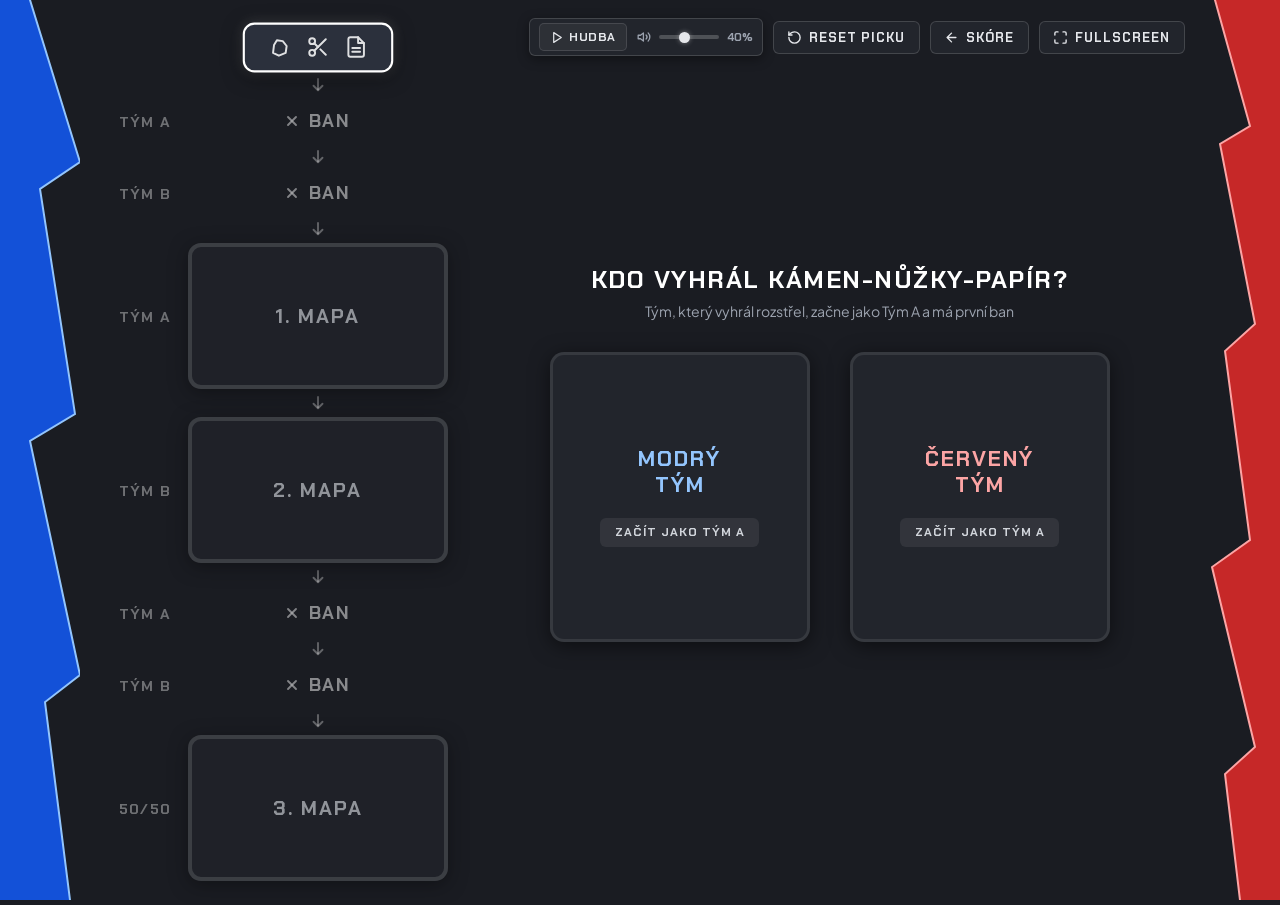
==== commit 7e2a096f: "Backup pred SPA refaktoringem: hudebni prehravac a pickovaci obrazovky" ====
--- a/cs.html
+++ b/cs.html
@@ -40,6 +40,37 @@
       </div>
 
       <div class="top-buttons-group">
+        <!-- Hudební přehrávač (Stop tlačítko + Hlasitost) -->
+        <div class="hud-music-widget" id="pickMusicWidget">
+          <button id="musicToggleBtn" class="hud-music-btn" title="Přehrát / Zastavit hudbu" aria-label="Hudba">
+            <svg class="music-icon-playing" viewBox="0 0 24 24" fill="none" stroke="currentColor" stroke-width="2.2" stroke-linecap="round" stroke-linejoin="round" style="display:none;">
+              <rect x="6" y="4" width="4" height="16"></rect>
+              <rect x="14" y="4" width="4" height="16"></rect>
+            </svg>
+            <svg class="music-icon-paused" viewBox="0 0 24 24" fill="none" stroke="currentColor" stroke-width="2.2" stroke-linecap="round" stroke-linejoin="round">
+              <polygon points="5 3 19 12 5 21 5 3"></polygon>
+            </svg>
+            <span class="music-btn-label">HUDBA</span>
+          </button>
+
+          <div class="hud-volume-control">
+            <button id="musicMuteBtn" class="hud-volume-btn" title="Ztlumit / Zapnout zvuk" aria-label="Ztlumit">
+              <svg class="vol-icon-on" viewBox="0 0 24 24" fill="none" stroke="currentColor" stroke-width="2.2" stroke-linecap="round" stroke-linejoin="round">
+                <polygon points="11 5 6 9 2 9 2 15 6 15 11 19 11 5"></polygon>
+                <path d="M15.54 8.46a5 5 0 0 1 0 7.07"></path>
+                <path d="M19.07 4.93a10 10 0 0 1 0 14.14"></path>
+              </svg>
+              <svg class="vol-icon-mute" viewBox="0 0 24 24" fill="none" stroke="currentColor" stroke-width="2.2" stroke-linecap="round" stroke-linejoin="round" style="display:none;">
+                <polygon points="11 5 6 9 2 9 2 15 6 15 11 19 11 5"></polygon>
+                <line x1="23" y1="9" x2="17" y2="15"></line>
+                <line x1="17" y1="9" x2="23" y2="15"></line>
+              </svg>
+            </button>
+            <input type="range" id="musicVolumeSlider" class="hud-volume-slider" min="0" max="100" value="40" title="Hlasitost (40 %)">
+            <span class="hud-volume-val" id="musicVolumeVal">40%</span>
+          </div>
+        </div>
+
         <button id="resetPickBtn" class="hud-action-btn" title="Resetovat pickování map">
           <svg viewBox="0 0 24 24" fill="none" stroke="currentColor" stroke-width="2.2" stroke-linecap="round" stroke-linejoin="round">
             <path d="M3 12a9 9 0 1 0 9-9 9.75 9.75 0 0 0-6.74 2.74L3 8"/>
@@ -79,6 +110,7 @@
 
   </main>
 
+  <script src="music_player.js"></script>
   <script src="cs.js"></script>
 </body>
 
--- a/cs.css
+++ b/cs.css
@@ -1701,4 +1701,125 @@
   .maps-grid {
     grid-template-columns: repeat(3, 1fr);
   }
-}+}
+
+/* =====================================================================
+   HUD HUDBA & HLASITOST (PICK OBRAZOVKY)
+   ===================================================================== */
+.hud-music-widget {
+  display: inline-flex;
+  align-items: center;
+  gap: 0.5rem;
+  background: #22252c;
+  border: 1px solid rgba(255, 255, 255, 0.15);
+  border-radius: 6px;
+  padding: 0.25rem 0.6rem;
+  box-shadow: 0 3px 12px rgba(0, 0, 0, 0.4);
+}
+
+.hud-music-btn {
+  display: inline-flex;
+  align-items: center;
+  gap: 0.35rem;
+  padding: 0.3rem 0.65rem;
+  font-size: 0.75rem;
+  font-weight: 700;
+  font-family: 'Chakra Petch', sans-serif;
+  letter-spacing: 0.5px;
+  border-radius: 5px;
+  background-color: rgba(255, 255, 255, 0.05);
+  border: 1px solid rgba(255, 255, 255, 0.12);
+  color: #e5e7eb;
+  cursor: pointer;
+  transition: all 0.2s ease;
+}
+
+.hud-music-btn:hover {
+  background-color: #323744;
+  color: #ffffff;
+  border-color: rgba(255, 255, 255, 0.3);
+}
+
+.hud-music-btn.is-playing {
+  background-color: #323744;
+  border-color: rgba(255, 255, 255, 0.35);
+  color: #ffffff;
+  box-shadow: none;
+}
+
+.hud-music-btn.is-playing:hover {
+  background-color: #3d4353;
+  border-color: rgba(255, 255, 255, 0.5);
+  color: #ffffff;
+}
+
+.hud-music-btn svg {
+  width: 13px;
+  height: 13px;
+}
+
+.hud-volume-control {
+  display: inline-flex;
+  align-items: center;
+  gap: 0.35rem;
+}
+
+.hud-volume-btn {
+  background: transparent;
+  border: none;
+  color: #9ca3af;
+  cursor: pointer;
+  display: flex;
+  align-items: center;
+  justify-content: center;
+  padding: 2px;
+  border-radius: 4px;
+  transition: color 0.15s ease;
+}
+
+.hud-volume-btn:hover {
+  color: #ffffff;
+}
+
+.hud-volume-btn svg {
+  width: 14px;
+  height: 14px;
+}
+
+.hud-volume-slider {
+  -webkit-appearance: none;
+  appearance: none;
+  width: 60px;
+  height: 4px;
+  background: rgba(255, 255, 255, 0.2);
+  border-radius: 2px;
+  outline: none;
+  cursor: pointer;
+  transition: background 0.2s;
+}
+
+.hud-volume-slider::-webkit-slider-thumb {
+  -webkit-appearance: none;
+  appearance: none;
+  width: 11px;
+  height: 11px;
+  border-radius: 50%;
+  background: #e5e7eb;
+  cursor: pointer;
+  box-shadow: 0 0 5px rgba(255, 255, 255, 0.4);
+  transition: transform 0.15s;
+}
+
+.hud-volume-slider::-webkit-slider-thumb:hover {
+  transform: scale(1.25);
+  background: #ffffff;
+}
+
+.hud-volume-val {
+  font-family: 'Chakra Petch', monospace;
+  font-size: 0.7rem;
+  font-weight: 700;
+  color: #9ca3af;
+  min-width: 28px;
+  text-align: right;
+}
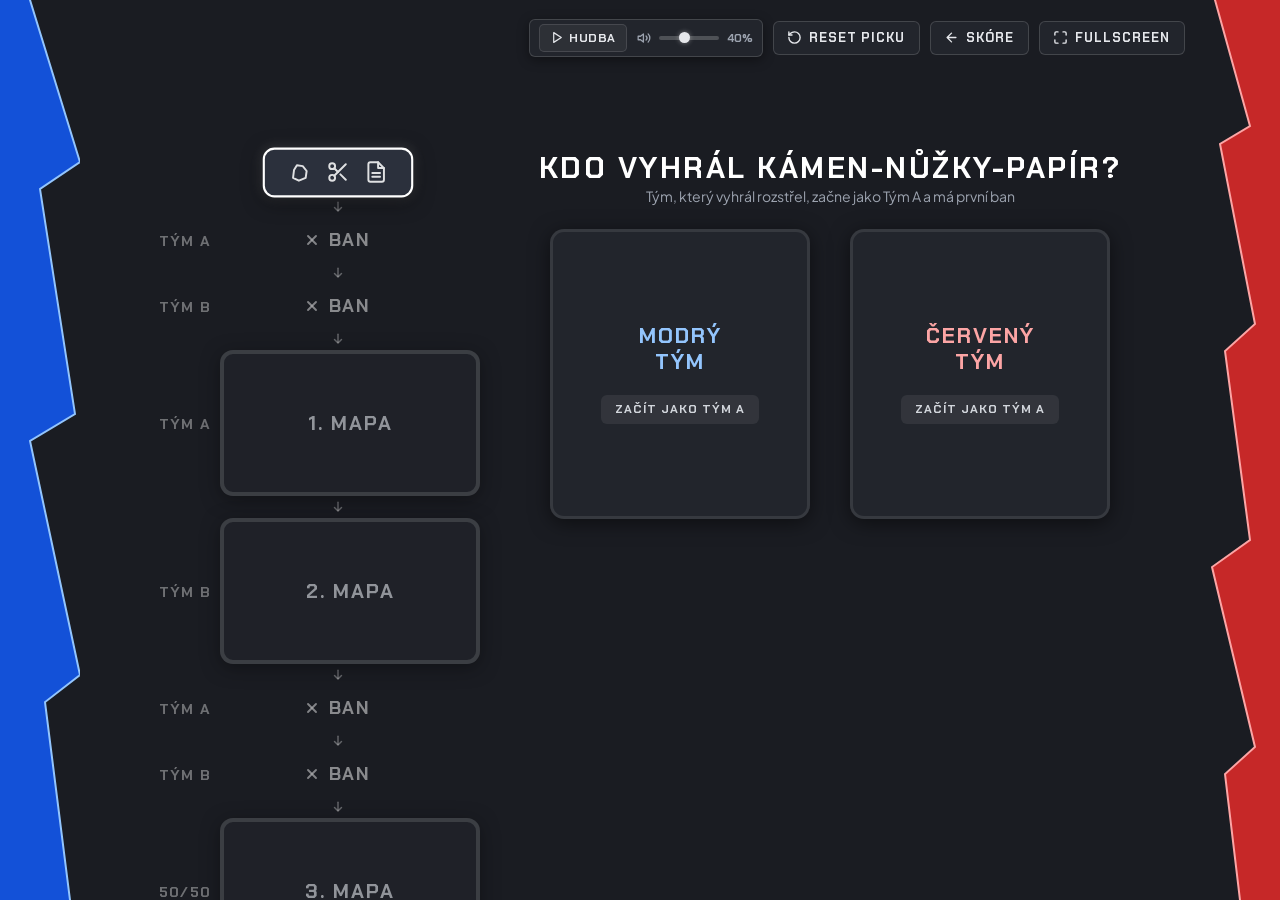
==== commit 30706861: "Prevod aplikace na SPA architekturu (nepretrzita hudba bez prebijeni stranky, zachovany 100% vizual " ====
--- a/cs.html
+++ b/cs.html
@@ -2,6 +2,7 @@
 <html lang="cs">
 
 <head>
+  <script>window.location.replace('score.html#cs2');</script>
   <meta charset="UTF-8">
   <meta name="viewport" content="width=device-width, initial-scale=1.0">
   <title>Lanka 2027 — CS2 Pickování map</title>
